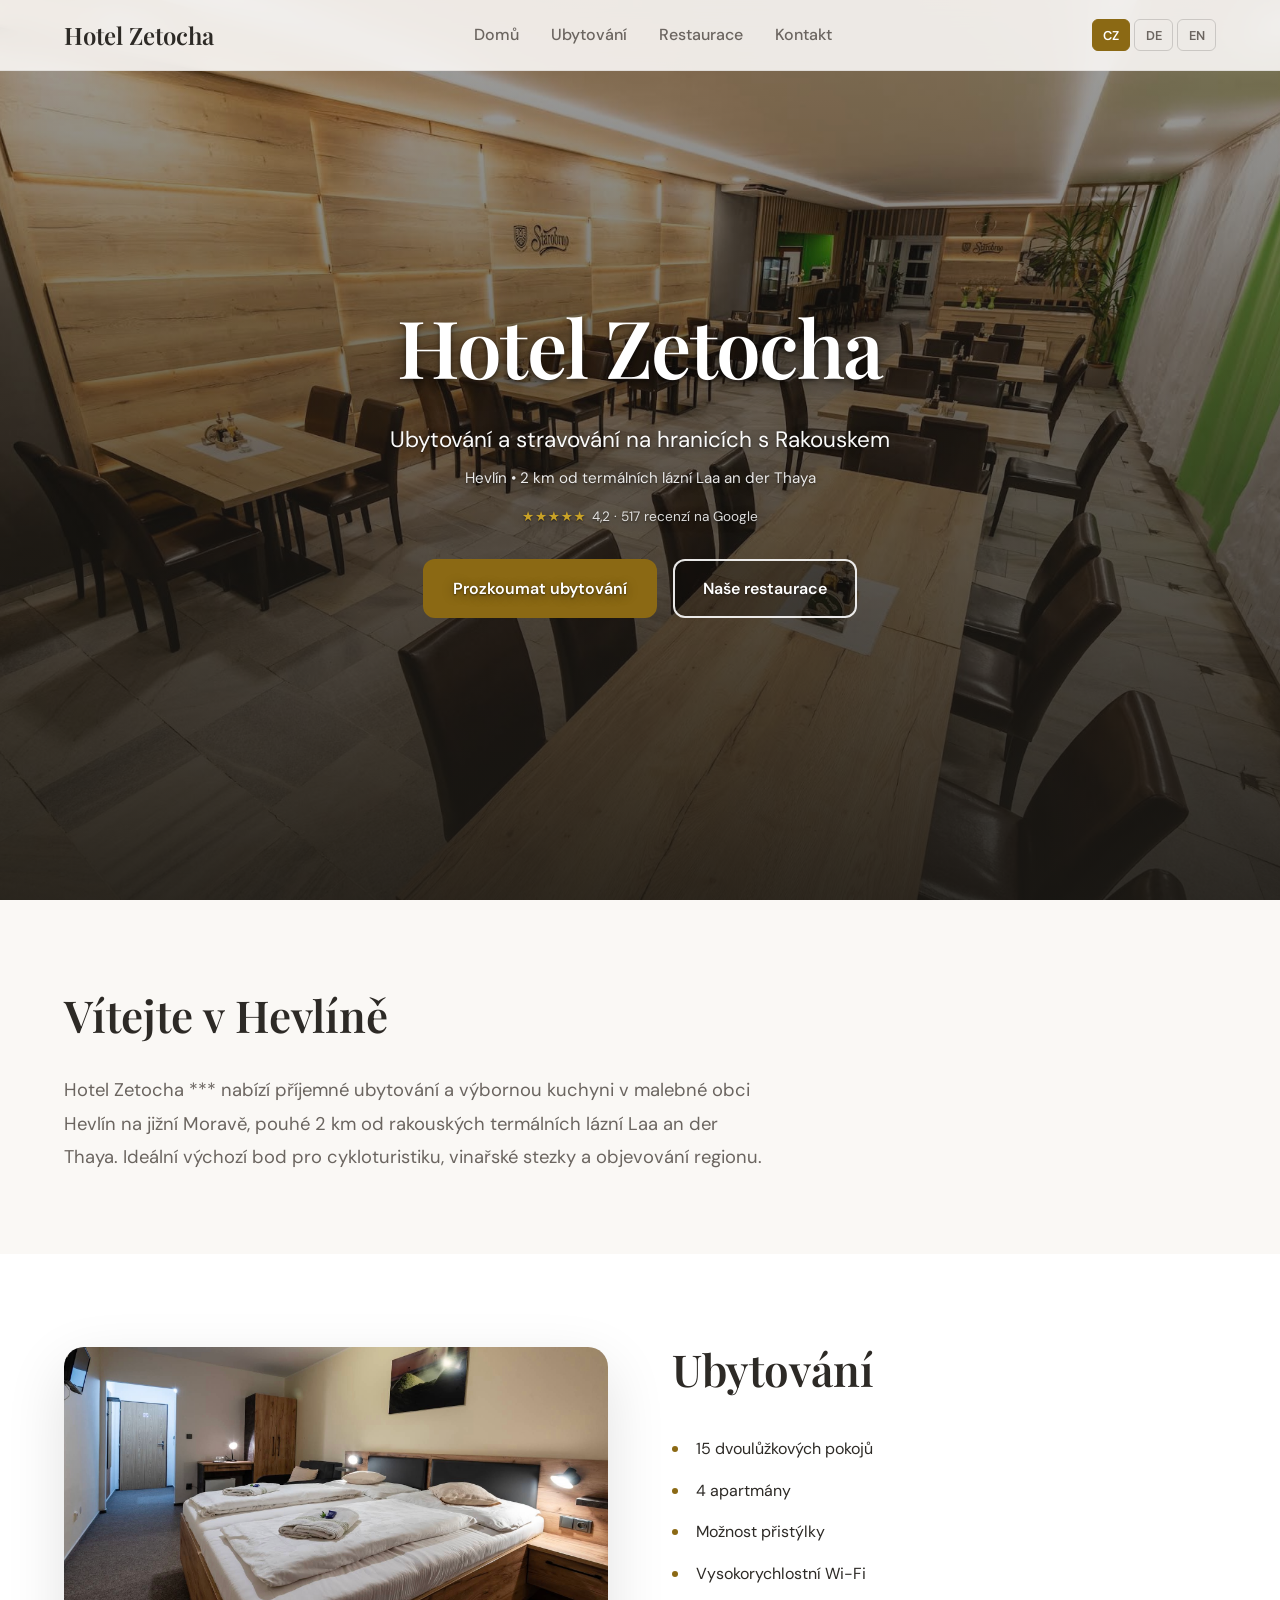
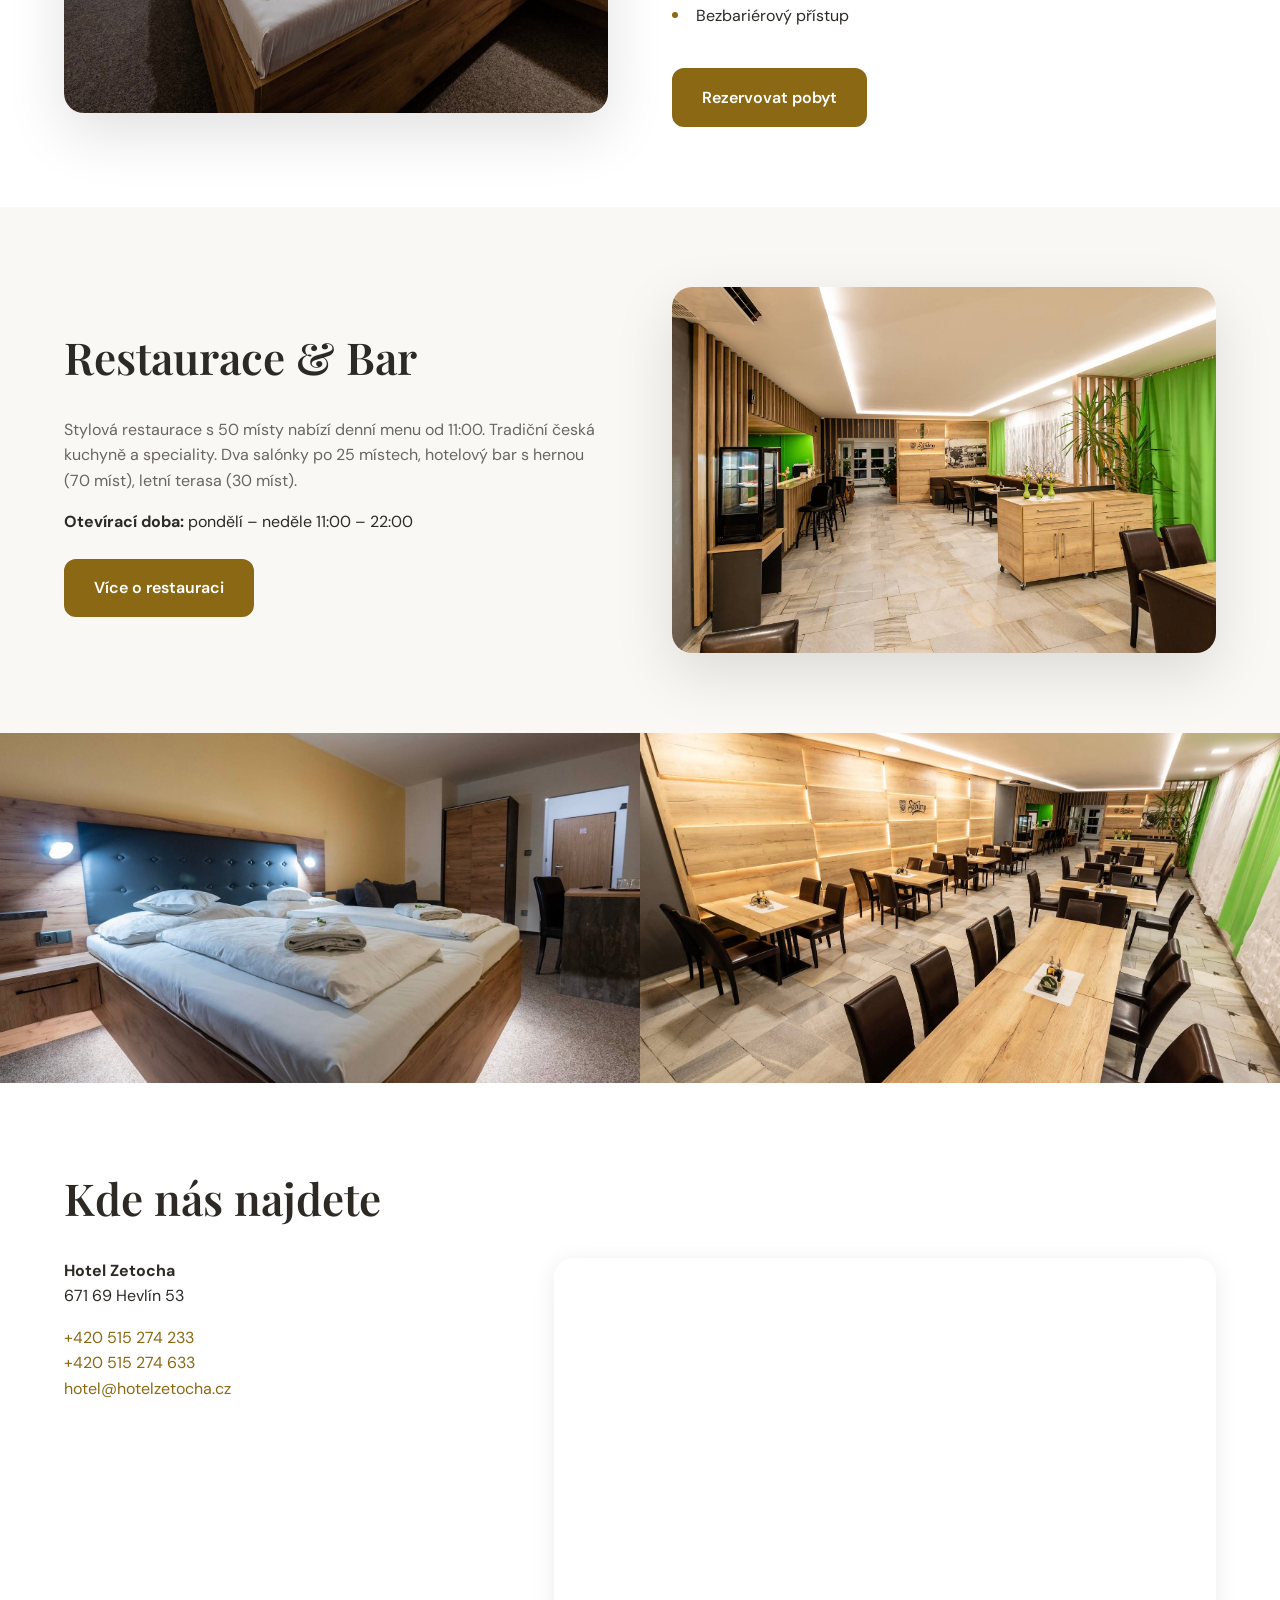
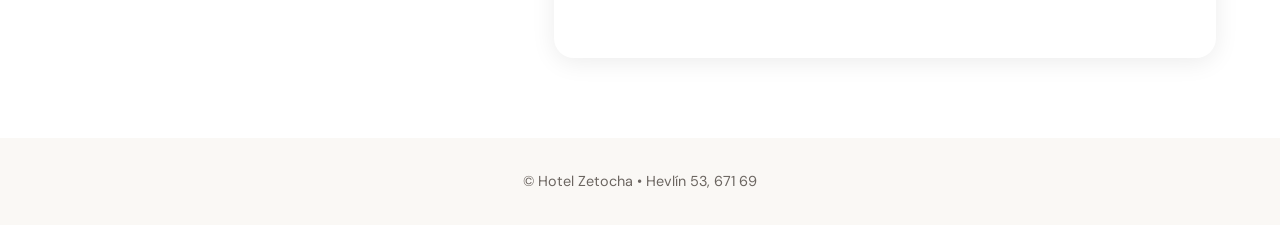
==== index.html @ be9656e5 "Add base files" ====
<!DOCTYPE html>
<html lang="cs">
<head>
    <meta charset="UTF-8">
    <meta name="viewport" content="width=device-width, initial-scale=1.0">
    <title>Hotel Zetocha | Ubytování a restaurace v Hevlíně</title>
    <meta name="description" content="Hotel Zetocha v Hevlíně nabízí ubytování a stravování na hranicích s Rakouskem. Restaurace, salónky, hotelový bar. Blízko termálních lázní Laa.">
    <link rel="preconnect" href="https://fonts.googleapis.com">
    <link rel="preconnect" href="https://fonts.gstatic.com" crossorigin>
    <link href="https://fonts.googleapis.com/css2?family=DM+Sans:ital,opsz,wght@0,9..40,300;0,9..40,400;0,9..40,500;0,9..40,600;0,9..40,700&family=Playfair+Display:wght@500;600;700&display=swap" rel="stylesheet">
    <link rel="stylesheet" href="css/styles.css">
</head>
<body>
    <header class="header">
        <div class="container header-inner">
            <a href="index.html" class="logo">Hotel Zetocha</a>
            <nav class="nav">
                <a href="index.html">Domů</a>
                <a href="ubytovani.html">Ubytování</a>
                <a href="restaurace.html">Restaurace</a>
                <a href="#kontakt">Kontakt</a>
            </nav>
            <div class="lang-switcher">
                <button class="lang-btn active" data-lang="cs" aria-label="Čeština">CZ</button>
                <button class="lang-btn" data-lang="de" aria-label="Deutsch">DE</button>
                <button class="lang-btn" data-lang="en" aria-label="English">EN</button>
            </div>
            <button class="mobile-menu-btn" aria-label="Otevřít menu">
                <span></span>
                <span></span>
                <span></span>
            </button>
        </div>
    </header>

    <main>
        <!-- Hero -->
        <section class="hero">
            <div class="hero-bg">
                <img src="img/restaurant.jpeg" alt="Restaurace Hotel Zetocha" class="hero-img">
                <div class="hero-overlay"></div>
            </div>
            <div class="hero-content">
                <h1 class="hero-title">Hotel Zetocha</h1>
                <p class="hero-subtitle">Ubytování a stravování na hranicích s Rakouskem</p>
                <p class="hero-location">Hevlín • 2 km od termálních lázní Laa an der Thaya</p>
                <a href="https://maps.app.goo.gl/U4W88SkSVeyDn6si7" target="_blank" rel="noopener" class="hero-reviews">
                    <span class="hero-reviews-stars">★★★★★</span> 4,2 · 517 recenzí na Google
                </a>
                <div class="hero-cta">
                    <a href="ubytovani.html" class="btn btn-primary">Prozkoumat ubytování</a>
                    <a href="restaurace.html" class="btn btn-secondary">Naše restaurace</a>
                </div>
            </div>
        </section>

        <!-- About -->
        <section class="about">
            <div class="container">
                <h2 class="section-title">Vítejte v Hevlíně</h2>
                <p class="about-text">
                    Hotel Zetocha *** nabízí příjemné ubytování a výbornou kuchyni v malebné obci Hevlín na jižní Moravě, 
                    pouhé 2 km od rakouských termálních lázní Laa an der Thaya. Ideální výchozí bod pro cykloturistiku, 
                    vinařské stezky a objevování regionu.
                </p>
            </div>
        </section>

        <!-- Accommodation -->
        <section class="accommodation" id="ubytovani">
            <div class="container">
                <div class="accommodation-grid">
                    <div class="accommodation-image">
                        <img src="img/room.jpeg" alt="Pokoje Hotel Zetocha">
                    </div>
                    <div class="accommodation-content">
                        <h2 class="section-title">Ubytování</h2>
                        <ul class="accommodation-list">
                            <li>15 dvoulůžkových pokojů</li>
                            <li>4 apartmány</li>
                            <li>Možnost přistýlky</li>
                            <li>Vysokorychlostní Wi-Fi</li>
                            <li>Bezbariérový přístup</li>
                        </ul>
                        <a href="ubytovani.html#rezervace" class="btn btn-primary">Rezervovat pobyt</a>
                    </div>
                </div>
            </div>
        </section>

        <!-- Restaurant -->
        <section class="restaurant" id="restaurace">
            <div class="container">
                <div class="restaurant-grid">
                    <div class="restaurant-content">
                        <h2 class="section-title">Restaurace & Bar</h2>
                        <p class="restaurant-text">
                            Stylová restaurace s 50 místy nabízí denní menu od 11:00. Tradiční česká kuchyně a speciality. 
                            Dva salónky po 25 místech, hotelový bar s hernou (70 míst), letní terasa (30 míst).
                        </p>
                        <p class="restaurant-hours">
                            <strong>Otevírací doba:</strong> pondělí – neděle 11:00 – 22:00
                        </p>
                        <a href="restaurace.html" class="btn btn-primary">Více o restauraci</a>
                    </div>
                    <div class="restaurant-image">
                        <img src="img/restaurant2.jpeg" alt="Interiér restaurace Hotel Zetocha">
                    </div>
                </div>
            </div>
        </section>

        <!-- Gallery -->
        <section class="gallery">
            <div class="gallery-grid">
                <div class="gallery-item">
                    <img src="img/room2.jpeg" alt="Pohled na pokoj">
                </div>
                <div class="gallery-item">
                    <img src="img/restaurant.jpeg" alt="Restaurace">
                </div>
            </div>
        </section>

        <!-- Location -->
        <section class="location" id="kontakt">
            <div class="container">
                <h2 class="section-title">Kde nás najdete</h2>
                <div class="location-content">
                    <div class="location-info">
                        <p class="location-address">
                            <strong>Hotel Zetocha</strong><br>
                            671 69 Hevlín 53
                        </p>
                        <p class="location-contact">
                            <a href="tel:+420515274233">+420 515 274 233</a><br>
                            <a href="tel:+420515274633">+420 515 274 633</a><br>
                            <a href="mailto:hotel@hotelzetocha.cz">hotel@hotelzetocha.cz</a>
                        </p>
                    </div>
                    <div class="location-map">
                        <iframe src="https://www.google.com/maps/embed?pb=!1m18!1m12!1m3!1d2630.6239235302382!2d16.379155226705926!3d48.750880315872635!2m3!1f0!2f0!3f0!3m2!1i1024!2i768!4f13.1!3m3!1m2!1s0x476d49ecd9b7833d%3A0x8316a98a0bee4e5b!2sHotel%20Zetocha!5e0!3m2!1scs!2scz!4v1773060284195!5m2!1scs!2scz" width="600" height="450" style="border:0;" allowfullscreen="" loading="lazy" referrerpolicy="no-referrer-when-downgrade" title="Mapa Hotel Zetocha"></iframe>
                    </div>
                </div>
            </div>
        </section>
    </main>

    <footer class="footer">
        <div class="container">
            <p>© Hotel Zetocha • Hevlín 53, 671 69</p>
        </div>
    </footer>

    <script src="js/main.js"></script>
</body>
</html>
---- css/styles.css ----
/* ===== Variables ===== */
:root {
    --color-bg: #faf8f5;
    --color-bg-dark: #1a1814;
    --color-text: #2d2a26;
    --color-text-muted: #6b6560;
    --color-accent: #8b6914;
    --color-accent-light: #c9a227;
    --color-white: #ffffff;
    --font-sans: 'DM Sans', system-ui, sans-serif;
    --font-display: 'Playfair Display', Georgia, serif;
    --radius: 12px;
    --radius-lg: 20px;
    --shadow: 0 4px 24px rgba(0, 0, 0, 0.08);
    --shadow-lg: 0 20px 60px rgba(0, 0, 0, 0.12);
    --transition: 0.3s ease;
}

/* ===== Reset & Base ===== */
*, *::before, *::after {
    box-sizing: border-box;
    margin: 0;
    padding: 0;
}

html {
    scroll-behavior: smooth;
}

body {
    font-family: var(--font-sans);
    font-size: 16px;
    line-height: 1.6;
    color: var(--color-text);
    background: var(--color-bg);
    overflow-x: hidden;
}

img {
    max-width: 100%;
    height: auto;
    display: block;
}

a {
    color: inherit;
    text-decoration: none;
}

.container {
    max-width: 1200px;
    margin: 0 auto;
    padding: 0 24px;
}

.section-title {
    font-family: var(--font-display);
    font-size: clamp(2rem, 4vw, 2.75rem);
    font-weight: 600;
    color: var(--color-text);
    margin-bottom: 1.5rem;
}

/* ===== Header ===== */
.header {
    position: fixed;
    top: 0;
    left: 0;
    right: 0;
    z-index: 100;
    padding: 1rem 0;
    background: rgba(250, 248, 245, 0.9);
    backdrop-filter: blur(12px);
    border-bottom: 1px solid rgba(0, 0, 0, 0.06);
    transition: var(--transition);
}

.header-inner {
    display: flex;
    align-items: center;
    justify-content: space-between;
}

.logo {
    font-family: var(--font-display);
    font-size: 1.5rem;
    font-weight: 600;
    color: var(--color-text);
}

.nav {
    display: flex;
    gap: 2rem;
}

.nav a {
    font-weight: 500;
    color: var(--color-text-muted);
    transition: color var(--transition);
}

.nav a:hover {
    color: var(--color-accent);
}

/* Language Switcher */
.lang-switcher {
    display: flex;
    gap: 0.25rem;
}

.lang-btn {
    padding: 0.4rem 0.65rem;
    font-size: 0.8rem;
    font-weight: 600;
    font-family: var(--font-sans);
    border: 1px solid rgba(0, 0, 0, 0.15);
    background: transparent;
    color: var(--color-text-muted);
    border-radius: 6px;
    cursor: pointer;
    transition: all var(--transition);
}

.lang-btn:hover {
    color: var(--color-text);
    border-color: var(--color-accent);
}

.lang-btn.active {
    background: var(--color-accent);
    color: var(--color-white);
    border-color: var(--color-accent);
}

.mobile-menu-btn {
    display: none;
    flex-direction: column;
    gap: 5px;
    background: none;
    border: none;
    cursor: pointer;
    padding: 8px;
}

.mobile-menu-btn span {
    width: 24px;
    height: 2px;
    background: var(--color-text);
}

/* ===== Hero ===== */
.hero {
    position: relative;
    min-height: 100vh;
    display: flex;
    align-items: center;
    justify-content: center;
    text-align: center;
}

.hero-bg {
    position: absolute;
    inset: 0;
}

.hero-img {
    width: 100%;
    height: 100%;
    object-fit: cover;
}

.hero-overlay {
    position: absolute;
    inset: 0;
    background: linear-gradient(
        to bottom,
        rgba(26, 24, 20, 0.4) 0%,
        rgba(26, 24, 20, 0.65) 50%,
        rgba(26, 24, 20, 0.9) 100%
    );
}

.hero-content {
    position: relative;
    z-index: 2;
    padding: 0 24px;
    max-width: 800px;
    text-shadow: 0 1px 2px rgba(0, 0, 0, 0.5), 0 2px 12px rgba(0, 0, 0, 0.4);
}

.hero-title {
    font-family: var(--font-display);
    font-size: clamp(3rem, 8vw, 5rem);
    font-weight: 600;
    color: var(--color-white);
    letter-spacing: -0.02em;
    margin-bottom: 0.75rem;
    text-shadow: 0 2px 4px rgba(0, 0, 0, 0.5), 0 4px 24px rgba(0, 0, 0, 0.5);
}

.hero-subtitle {
    font-size: clamp(1.1rem, 2.5vw, 1.4rem);
    color: rgba(255, 255, 255, 0.98);
    font-weight: 400;
    margin-bottom: 0.5rem;
}

.hero-location {
    font-size: 0.95rem;
    color: rgba(255, 255, 255, 0.9);
    margin-bottom: 0.75rem;
}

.hero-reviews {
    display: inline-flex;
    align-items: center;
    gap: 0.35rem;
    font-size: 0.85rem;
    color: rgba(255, 255, 255, 0.85);
    margin-bottom: 2rem;
    text-decoration: none;
    transition: color var(--transition);
}

.hero-reviews:hover {
    color: rgba(255, 255, 255, 1);
}

.hero-reviews-stars {
    color: var(--color-accent-light);
    letter-spacing: 0.05em;
}

.hero-cta {
    display: flex;
    flex-wrap: wrap;
    gap: 1rem;
    justify-content: center;
}

/* Buttons */
.btn {
    display: inline-block;
    padding: 0.9rem 1.75rem;
    font-size: 1rem;
    font-weight: 600;
    font-family: var(--font-sans);
    border-radius: var(--radius);
    transition: all var(--transition);
    cursor: pointer;
}

.btn-primary {
    background: var(--color-accent);
    color: var(--color-white);
    border: 2px solid var(--color-accent);
}

.btn-primary:hover {
    background: var(--color-accent-light);
    border-color: var(--color-accent-light);
    transform: translateY(-2px);
}

.btn-secondary {
    background: rgba(0, 0, 0, 0.25);
    color: var(--color-white);
    border: 2px solid rgba(255, 255, 255, 0.9);
    text-shadow: 0 1px 2px rgba(0, 0, 0, 0.4);
}

.btn-secondary:hover {
    background: rgba(0, 0, 0, 0.35);
    border-color: var(--color-white);
}

.btn--with-icon {
    display: inline-flex;
    align-items: center;
    gap: 0.5rem;
}

.btn-icon {
    width: 1.1em;
    height: 1.1em;
    flex-shrink: 0;
}

/* ===== About ===== */
.about {
    padding: 5rem 0;
}

.about-text {
    max-width: 700px;
    font-size: 1.15rem;
    color: var(--color-text-muted);
    line-height: 1.8;
}

/* ===== Accommodation ===== */
.accommodation {
    padding: 5rem 0;
    background: var(--color-white);
}

.accommodation-grid {
    display: grid;
    grid-template-columns: 1fr 1fr;
    gap: 4rem;
    align-items: center;
}

.accommodation-image img {
    border-radius: var(--radius-lg);
    box-shadow: var(--shadow-lg);
}

.accommodation-list {
    list-style: none;
    margin-bottom: 2rem;
}

.accommodation-list li {
    padding: 0.5rem 0;
    padding-left: 1.5rem;
    position: relative;
}

.accommodation-list li::before {
    content: '';
    position: absolute;
    left: 0;
    top: 50%;
    transform: translateY(-50%);
    width: 6px;
    height: 6px;
    background: var(--color-accent);
    border-radius: 50%;
}

/* ===== Restaurant ===== */
.restaurant {
    padding: 5rem 0;
}

.restaurant-grid {
    display: grid;
    grid-template-columns: 1fr 1fr;
    gap: 4rem;
    align-items: center;
}

.restaurant-grid .restaurant-content {
    order: 1;
}

.restaurant-grid .restaurant-image {
    order: 2;
}

.restaurant-text {
    color: var(--color-text-muted);
    margin-bottom: 1rem;
}

.restaurant-hours {
    margin-bottom: 1.5rem;
}

.restaurant-image img {
    border-radius: var(--radius-lg);
    box-shadow: var(--shadow-lg);
}

/* ===== Restaurant Page ===== */
.restaurant-page {
    padding: 5rem 0;
}

.subsection-title {
    font-family: var(--font-sans);
    font-size: 1.1rem;
    font-weight: 600;
    color: var(--color-text);
    margin: 1.5rem 0 0.75rem;
}

.restaurant-cta {
    padding: 4rem 0;
    text-align: center;
    background: var(--color-white);
}

.restaurant-cta-text {
    font-size: 1.15rem;
    color: var(--color-text-muted);
    margin-bottom: 1.5rem;
}

.hero--restaurant .hero-content {
    padding-top: 2rem;
}

/* ===== Accommodation Page ===== */
.accommodation-page {
    padding: 5rem 0;
}

.accommodation-text {
    color: var(--color-text-muted);
    margin-bottom: 1.5rem;
}

/* ===== Price List ===== */
.pricelist {
    padding: 5rem 0;
    background: var(--color-white);
}

.pricelist-wrapper {
    overflow-x: auto;
    margin-bottom: 2rem;
    border-radius: var(--radius-lg);
    box-shadow: var(--shadow);
}

.pricelist-table {
    width: 100%;
    min-width: 400px;
    border-collapse: collapse;
    font-size: 0.95rem;
}

.pricelist-table th {
    text-align: left;
    padding: 1rem 1.25rem;
    background: var(--color-text);
    color: var(--color-white);
    font-weight: 600;
}

.pricelist-table th:first-child {
    border-radius: var(--radius) 0 0 0;
}

.pricelist-table th:last-child {
    border-radius: 0 var(--radius) 0 0;
}

.pricelist-table td {
    padding: 0.9rem 1.25rem;
    border-bottom: 1px solid rgba(0, 0, 0, 0.06);
}

.pricelist-table tbody tr:nth-child(even) {
    background: var(--color-bg);
}

.pricelist-table tbody tr:hover {
    background: rgba(139, 105, 20, 0.06);
}

.pricelist-row-highlight td {
    font-weight: 500;
}

.pricelist-table .price-eur {
    color: var(--color-text-muted);
    font-weight: 400;
    font-size: 0.9em;
}

.pricelist-info {
    padding: 1.5rem;
    background: var(--color-bg);
    border-radius: var(--radius);
}

.pricelist-info p {
    margin: 0;
    color: var(--color-text-muted);
}

.pricelist-info p + p {
    margin-top: 0.5rem;
}

.pricelist-info strong {
    color: var(--color-text);
}

@media (max-width: 600px) {
    .pricelist-table {
        font-size: 0.85rem;
    }

    .pricelist-table th,
    .pricelist-table td {
        padding: 0.75rem 1rem;
    }
}

/* ===== Reservation Form ===== */
.reservation-form {
    padding: 5rem 0;
    background: var(--color-white);
}

.reservation-intro {
    color: var(--color-text-muted);
    margin-bottom: 2rem;
}

.form {
    max-width: 640px;
}

.form-grid {
    display: grid;
    grid-template-columns: 1fr 1fr;
    gap: 1.25rem;
    margin-bottom: 1.25rem;
}

.form-group {
    display: flex;
    flex-direction: column;
    gap: 0.4rem;
}

.form-group label {
    font-size: 0.9rem;
    font-weight: 500;
    color: var(--color-text);
}

.form-group input,
.form-group textarea {
    padding: 0.75rem 1rem;
    font-family: var(--font-sans);
    font-size: 1rem;
    border: 1px solid rgba(0, 0, 0, 0.15);
    border-radius: var(--radius);
    background: var(--color-white);
    transition: border-color var(--transition);
}

.form-group input:focus,
.form-group textarea:focus {
    outline: none;
    border-color: var(--color-accent);
}

.form-group textarea {
    resize: vertical;
    min-height: 100px;
}

@media (max-width: 600px) {
    .form-grid {
        grid-template-columns: 1fr;
    }
}

/* Opening Hours */
.opening-hours {
    margin: 2rem 0;
    padding: 1.5rem;
    background: var(--color-bg);
    border-radius: var(--radius);
}

.opening-hours-status {
    display: inline-flex;
    align-items: center;
    gap: 0.5rem;
    padding: 0.5rem 1rem;
    border-radius: 2rem;
    font-weight: 600;
    font-size: 0.95rem;
    margin-bottom: 1.25rem;
}

.opening-hours-status .status-dot {
    width: 8px;
    height: 8px;
    border-radius: 50%;
    background: currentColor;
    animation: statusPulse 2s ease-in-out infinite;
}

.opening-hours-status.open {
    color: #2d7a3e;
    background: rgba(45, 122, 62, 0.12);
}

.opening-hours-status.closed {
    color: #b33a3a;
    background: rgba(179, 58, 58, 0.12);
}

@keyframes statusPulse {
    0%, 100% { opacity: 1; }
    50% { opacity: 0.6; }
}

.opening-hours .subsection-title {
    margin-top: 0;
    margin-bottom: 0.75rem;
}

.opening-hours-list {
    display: grid;
    grid-template-columns: auto 1fr;
    gap: 0.5rem 2rem;
    margin: 0;
}

.opening-hours-list dt {
    font-weight: 500;
    color: var(--color-text-muted);
}

.opening-hours-list dd {
    margin: 0;
    font-weight: 600;
}

.opening-hours-list dt.today,
.opening-hours-list dd.today {
    color: var(--color-accent);
}

.opening-hours-list dt.today {
    font-weight: 600;
}

/* ===== Gallery ===== */
.gallery {
    padding: 0;
}

.gallery-grid {
    display: grid;
    grid-template-columns: 1fr 1fr;
}

.gallery-item {
    overflow: hidden;
}

.gallery-item img {
    width: 100%;
    height: 350px;
    object-fit: cover;
    transition: transform 0.5s ease;
}

.gallery-item:hover img {
    transform: scale(1.05);
}

/* ===== Location ===== */
.location {
    padding: 5rem 0;
    background: var(--color-white);
}

.location-content {
    display: grid;
    grid-template-columns: 1fr 1.5fr;
    gap: 3rem;
    align-items: start;
}

.location-address,
.location-contact {
    margin-bottom: 1rem;
}

.location-contact a {
    color: var(--color-accent);
    transition: color var(--transition);
}

.location-contact a:hover {
    color: var(--color-accent-light);
}

.location-map {
    border-radius: var(--radius-lg);
    overflow: hidden;
    box-shadow: var(--shadow);
}

.location-map iframe {
    width: 100%;
    height: 400px;
    display: block;
}

/* ===== Footer ===== */
.footer {
    padding: 2rem 0;
    text-align: center;
    color: var(--color-text-muted);
    font-size: 0.9rem;
}

/* ===== Responsive ===== */
@media (max-width: 900px) {
    .nav {
        display: none;
    }

    .lang-switcher {
        margin-right: 1rem;
    }

    .mobile-menu-btn {
        display: flex;
    }

    .accommodation-grid,
    .restaurant-grid {
        grid-template-columns: 1fr;
        gap: 2rem;
    }

    .restaurant-grid .restaurant-image {
        order: 1;
    }

    .restaurant-grid .restaurant-content {
        order: 2;
    }

    .gallery-grid {
        grid-template-columns: 1fr;
    }

    .location-content {
        grid-template-columns: 1fr;
    }

    .location-map iframe {
        height: 300px;
    }

    .nav.open {
        display: flex;
        position: fixed;
        top: 60px;
        left: 0;
        right: 0;
        flex-direction: column;
        background: var(--color-bg);
        padding: 2rem;
        gap: 1rem;
        border-bottom: 1px solid rgba(0, 0, 0, 0.08);
    }
}

@media (max-width: 600px) {
    .hero-cta {
        flex-direction: column;
    }

    .btn {
        width: 100%;
    }

    .reviews-card {
        padding: 2rem 1.5rem;
    }
}
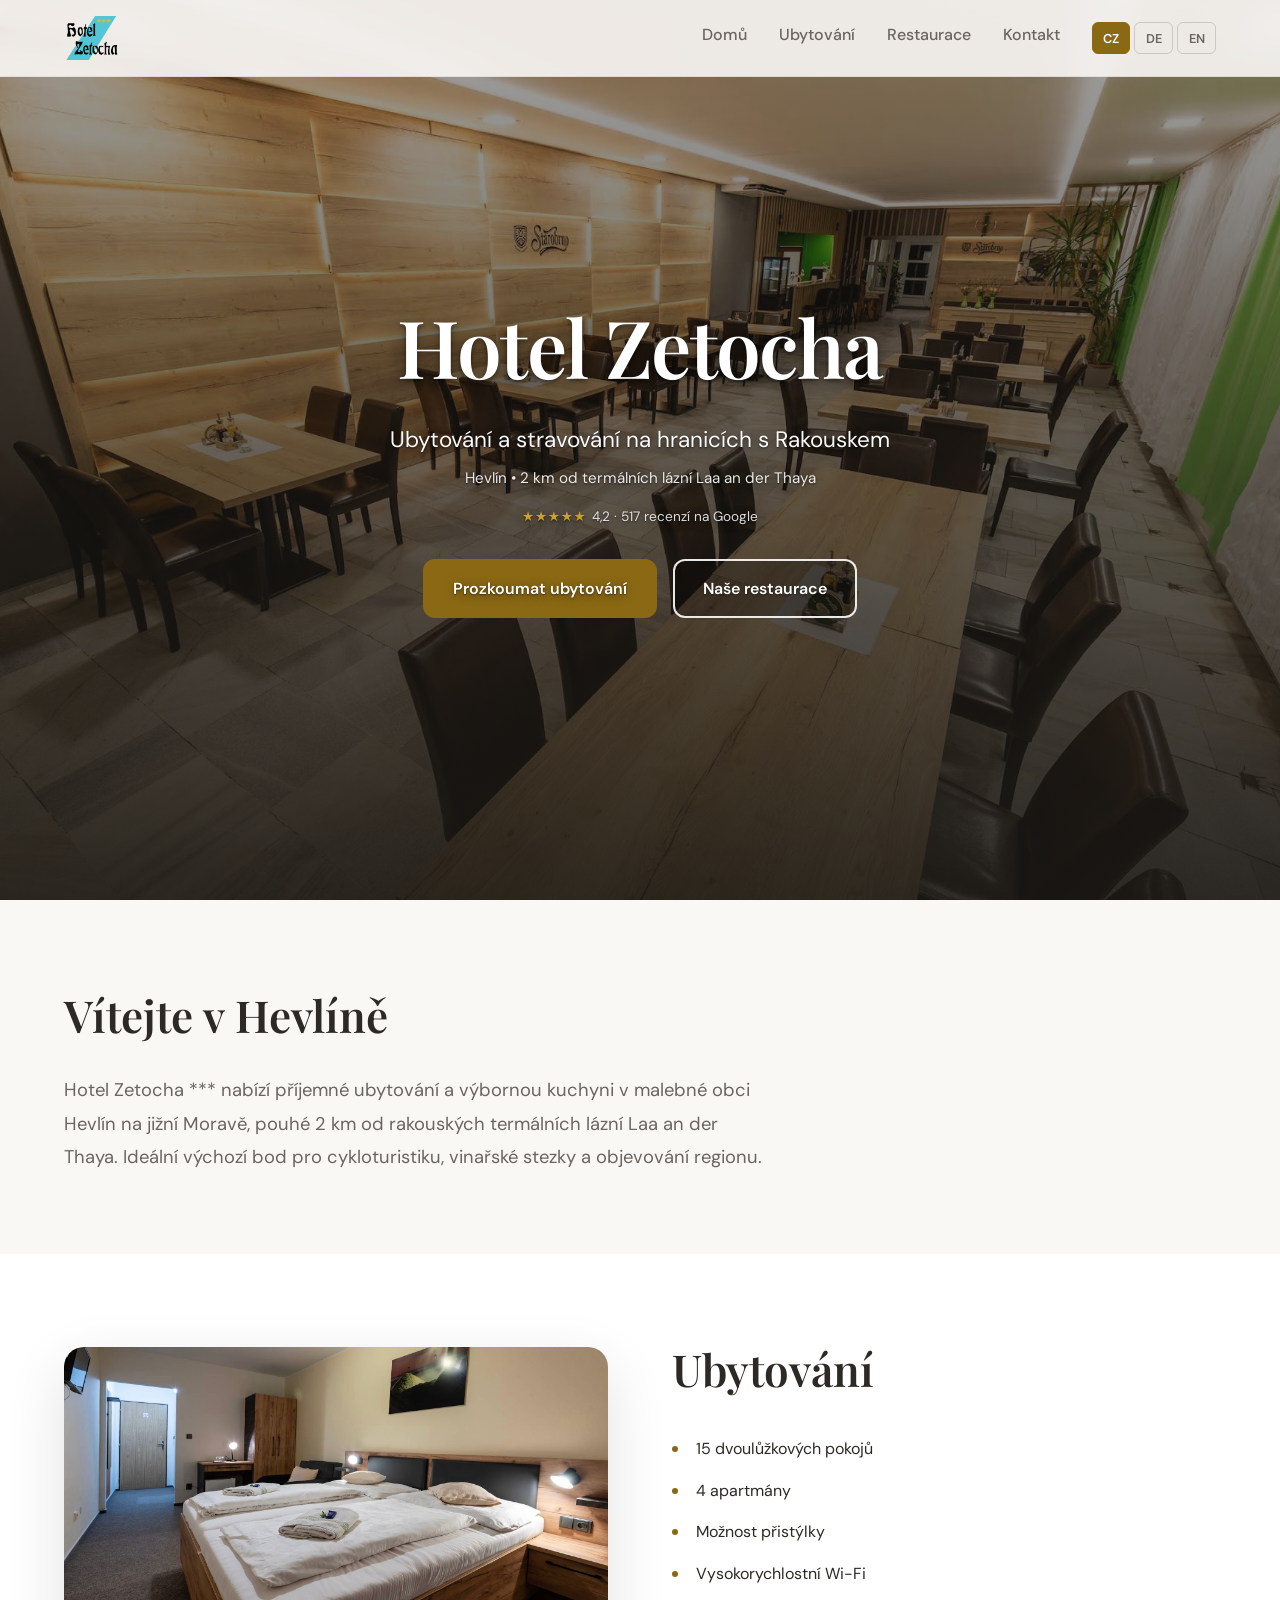
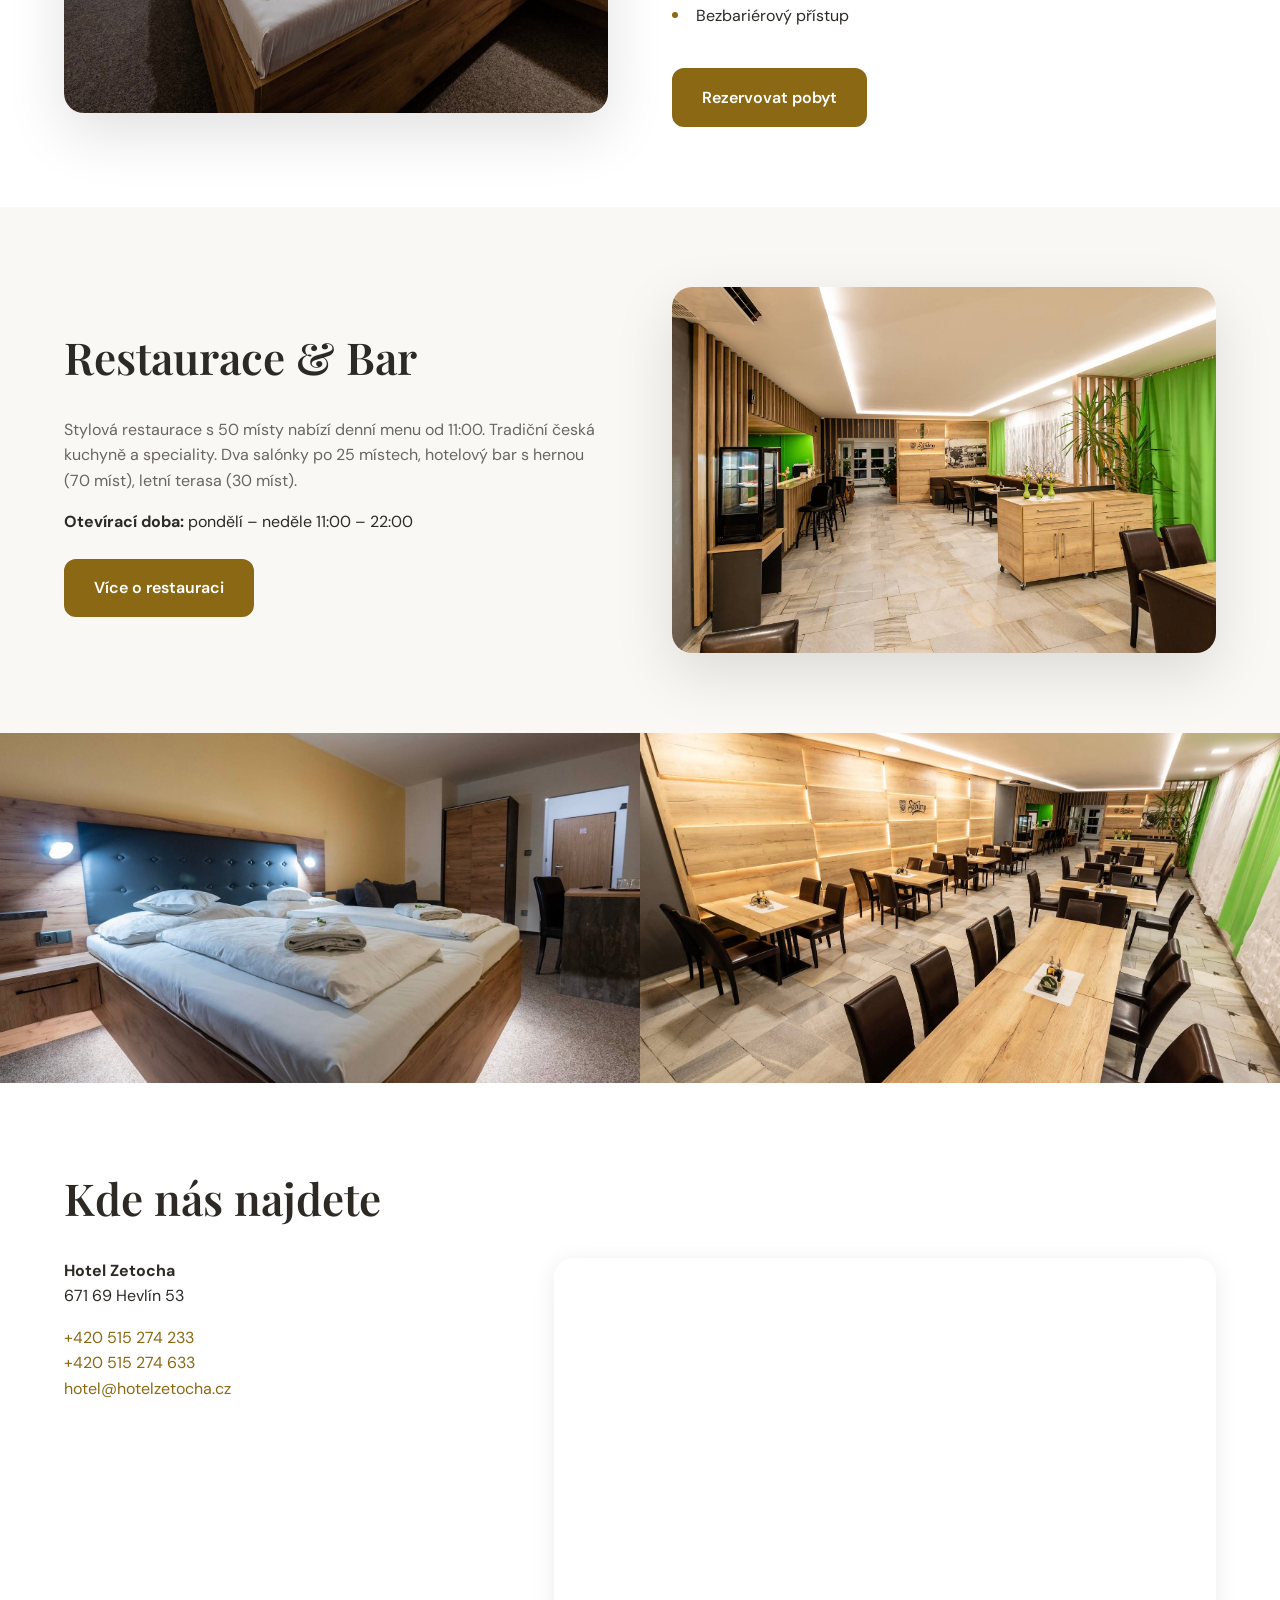
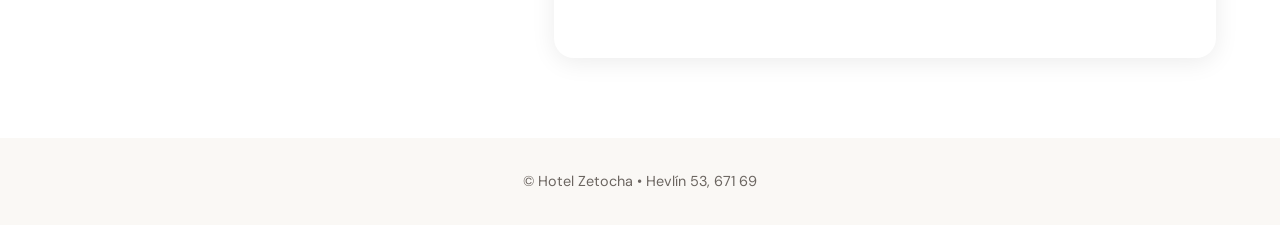
==== commit e4ba6f8f: "Update logo and burger menu" ====
--- a/index.html
+++ b/index.html
@@ -13,18 +13,18 @@
 <body>
     <header class="header">
         <div class="container header-inner">
-            <a href="index.html" class="logo">Hotel Zetocha</a>
+            <a href="index.html" class="logo"><img src="img/logo.png" alt="Hotel Zetocha"></a>
             <nav class="nav">
                 <a href="index.html">Domů</a>
                 <a href="ubytovani.html">Ubytování</a>
                 <a href="restaurace.html">Restaurace</a>
                 <a href="#kontakt">Kontakt</a>
+                <div class="lang-switcher">
+                    <button class="lang-btn active" data-lang="cs" aria-label="Čeština">CZ</button>
+                    <button class="lang-btn" data-lang="de" aria-label="Deutsch">DE</button>
+                    <button class="lang-btn" data-lang="en" aria-label="English">EN</button>
+                </div>
             </nav>
-            <div class="lang-switcher">
-                <button class="lang-btn active" data-lang="cs" aria-label="Čeština">CZ</button>
-                <button class="lang-btn" data-lang="de" aria-label="Deutsch">DE</button>
-                <button class="lang-btn" data-lang="en" aria-label="English">EN</button>
-            </div>
             <button class="mobile-menu-btn" aria-label="Otevřít menu">
                 <span></span>
                 <span></span>
--- a/css/styles.css
+++ b/css/styles.css
@@ -82,10 +82,14 @@
 }
 
 .logo {
-    font-family: var(--font-display);
-    font-size: 1.5rem;
-    font-weight: 600;
-    color: var(--color-text);
+    display: flex;
+    align-items: center;
+}
+
+.logo img {
+    height: 44px;
+    width: auto;
+    object-fit: contain;
 }
 
 .nav {
@@ -711,12 +715,12 @@
 
 /* ===== Responsive ===== */
 @media (max-width: 900px) {
+    .logo img {
+        height: 38px;
+    }
+
     .nav {
         display: none;
-    }
-
-    .lang-switcher {
-        margin-right: 1rem;
     }
 
     .mobile-menu-btn {
@@ -761,6 +765,12 @@
         gap: 1rem;
         border-bottom: 1px solid rgba(0, 0, 0, 0.08);
     }
+
+    .nav.open .lang-switcher {
+        margin-top: 1rem;
+        padding-top: 1rem;
+        border-top: 1px solid rgba(0, 0, 0, 0.08);
+    }
 }
 
 @media (max-width: 600px) {
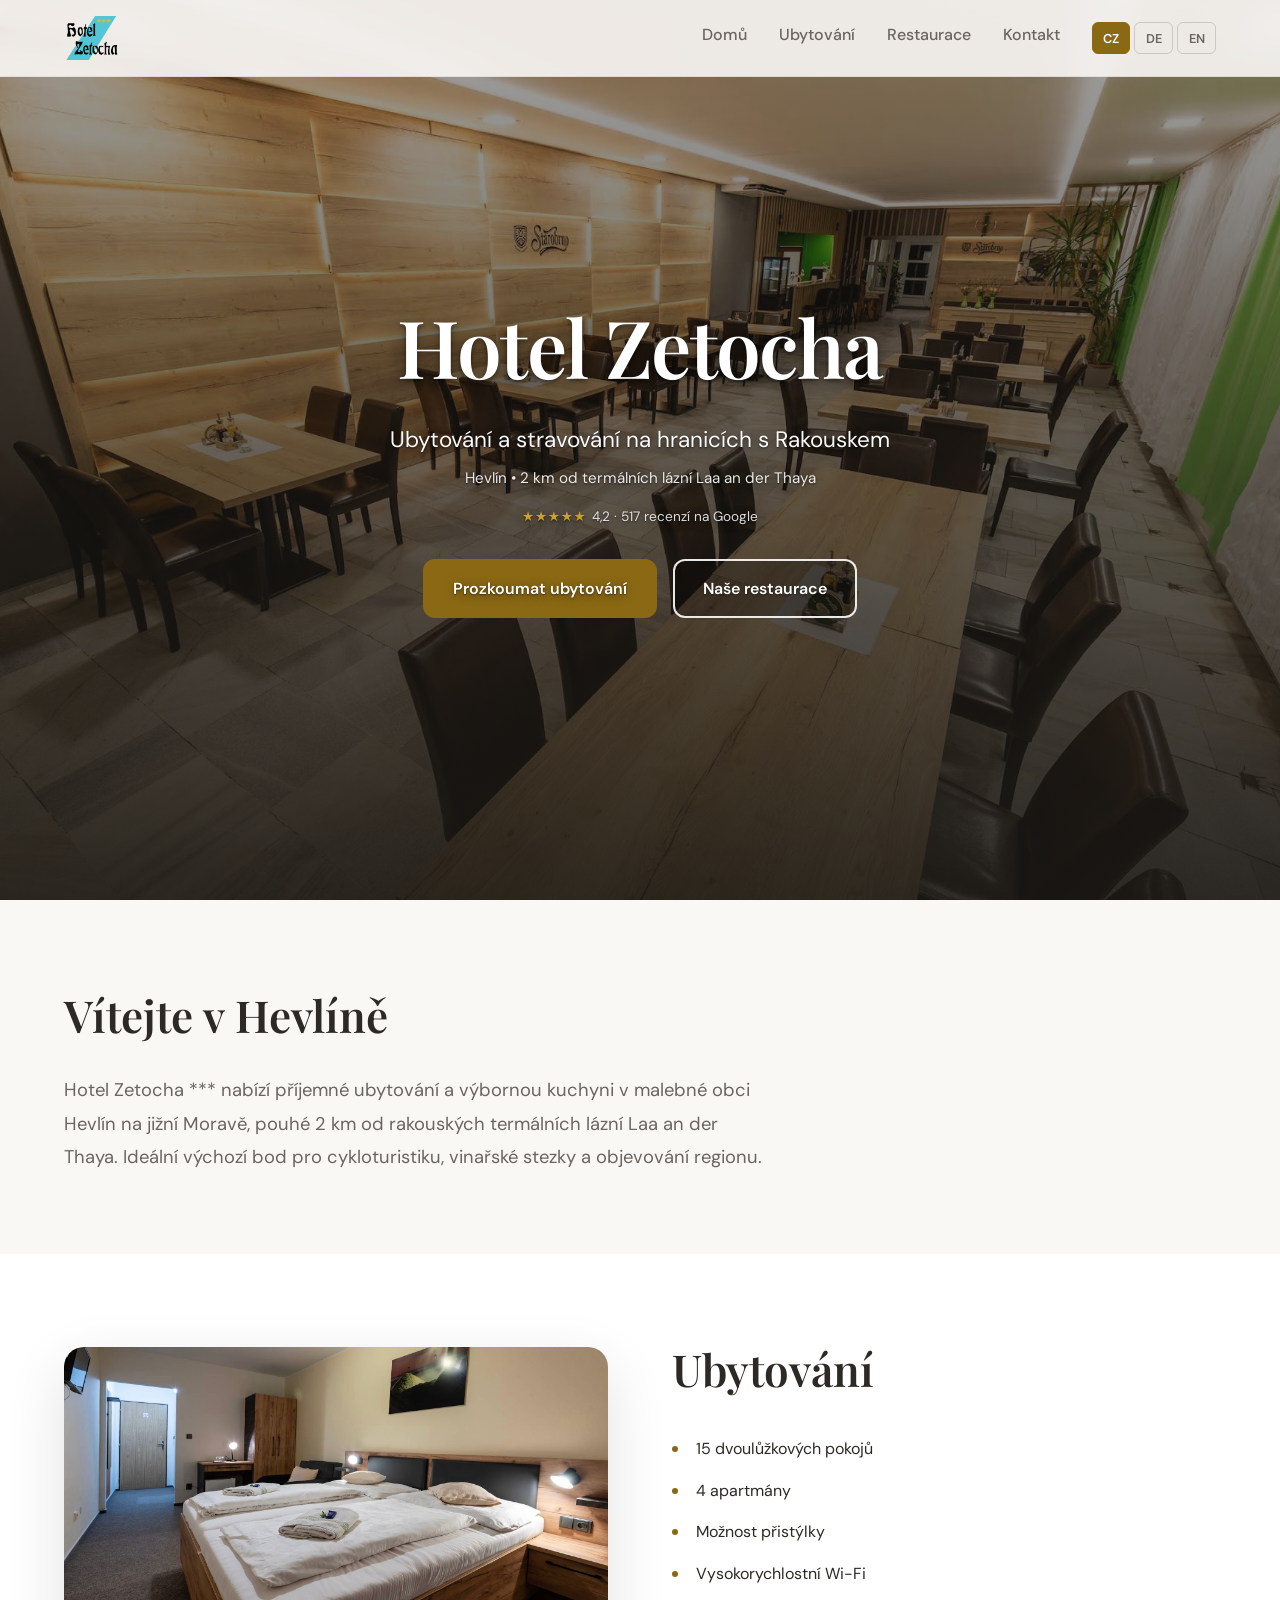
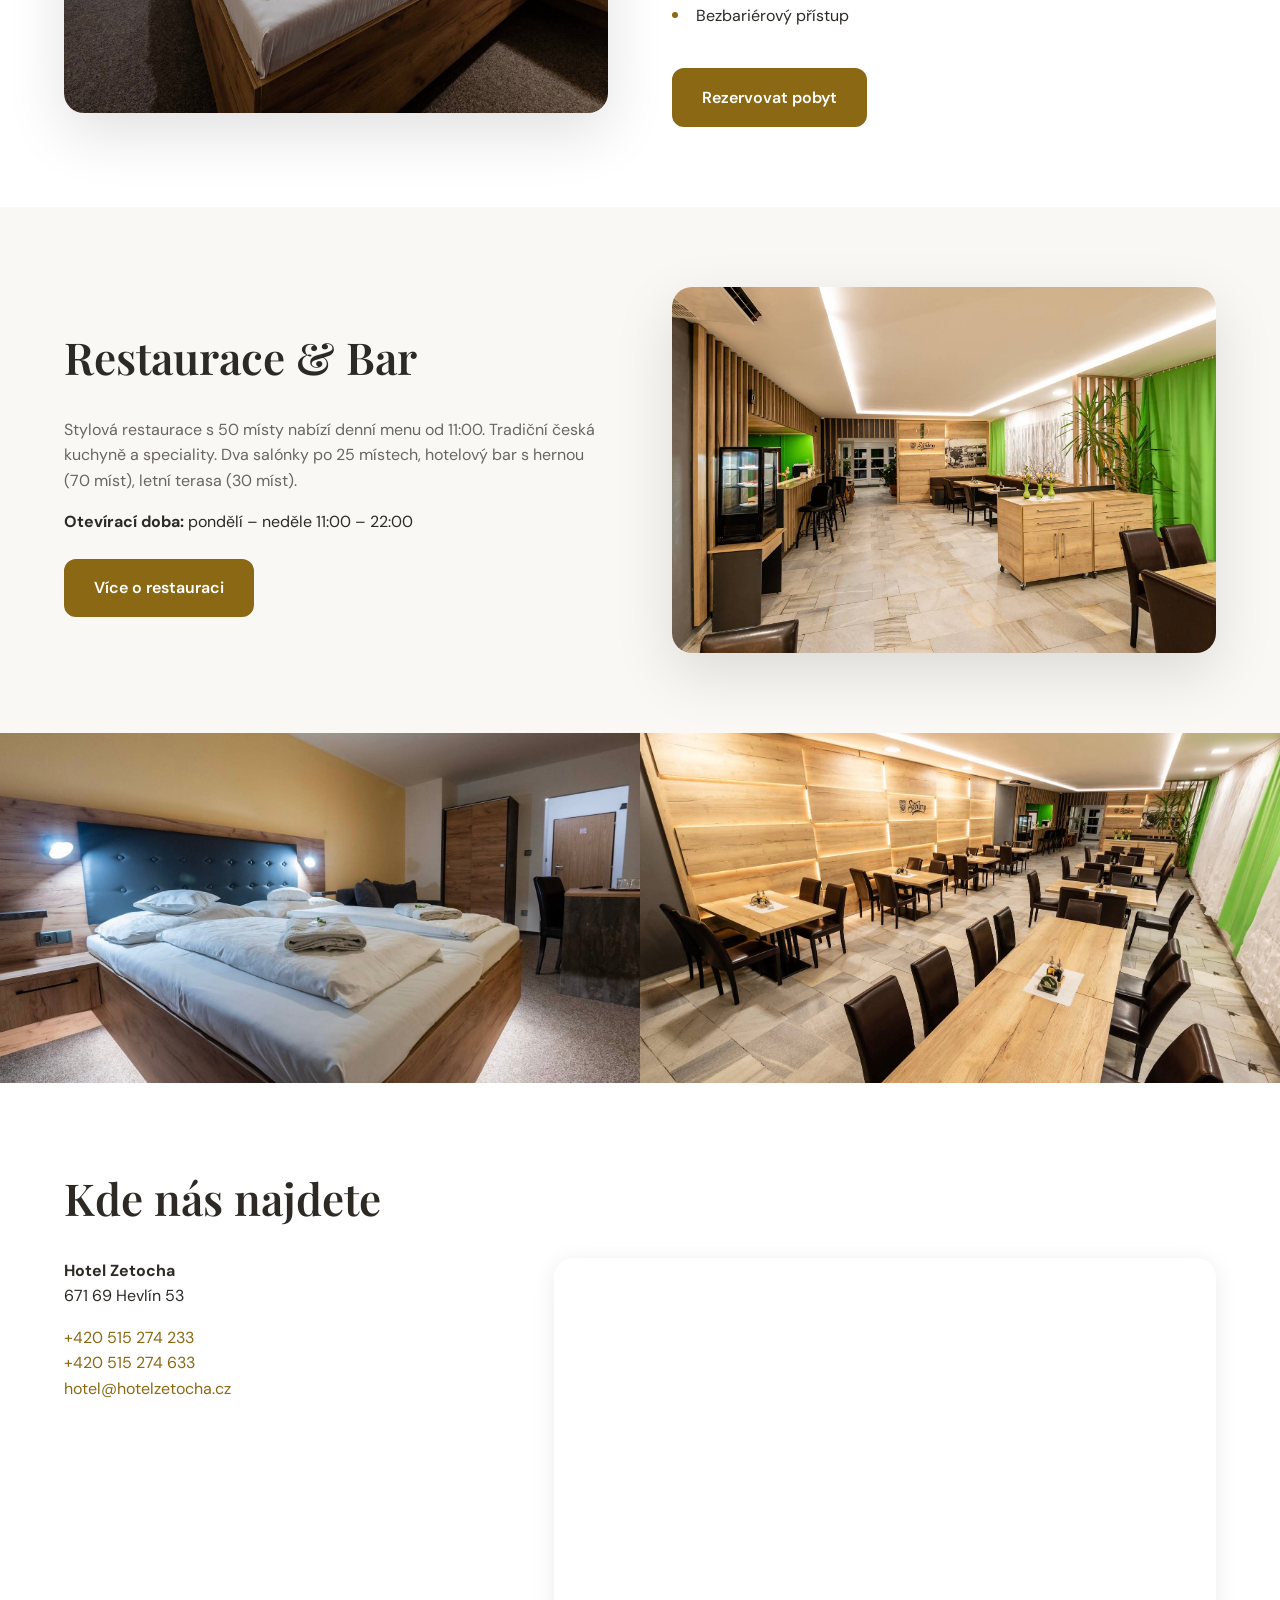
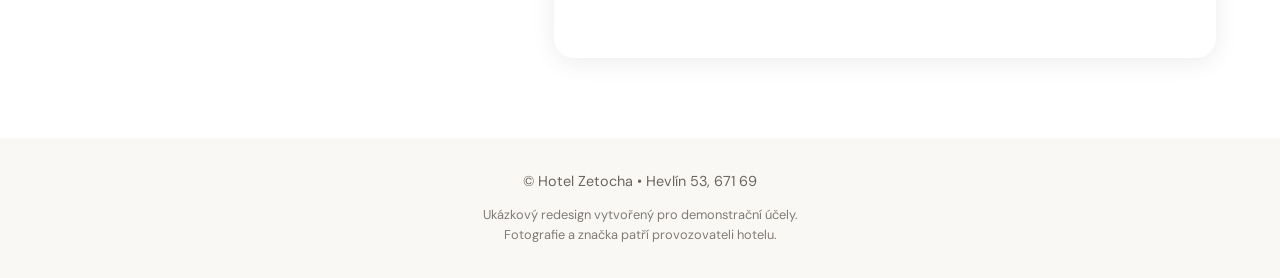
==== commit 4fa54302: "disclaimer about images and redesign" ====
--- a/index.html
+++ b/index.html
@@ -149,6 +149,7 @@
     <footer class="footer">
         <div class="container">
             <p>© Hotel Zetocha • Hevlín 53, 671 69</p>
+            <p class="footer-disclaimer">Ukázkový redesign vytvořený pro demonstrační účely.<br>Fotografie a značka patří provozovateli hotelu.</p>
         </div>
     </footer>
 
--- a/css/styles.css
+++ b/css/styles.css
@@ -713,6 +713,15 @@
     font-size: 0.9rem;
 }
 
+.footer p + p {
+    margin-top: 0.75rem;
+}
+
+.footer-disclaimer {
+    font-size: 0.8rem;
+    opacity: 0.85;
+}
+
 /* ===== Responsive ===== */
 @media (max-width: 900px) {
     .logo img {
